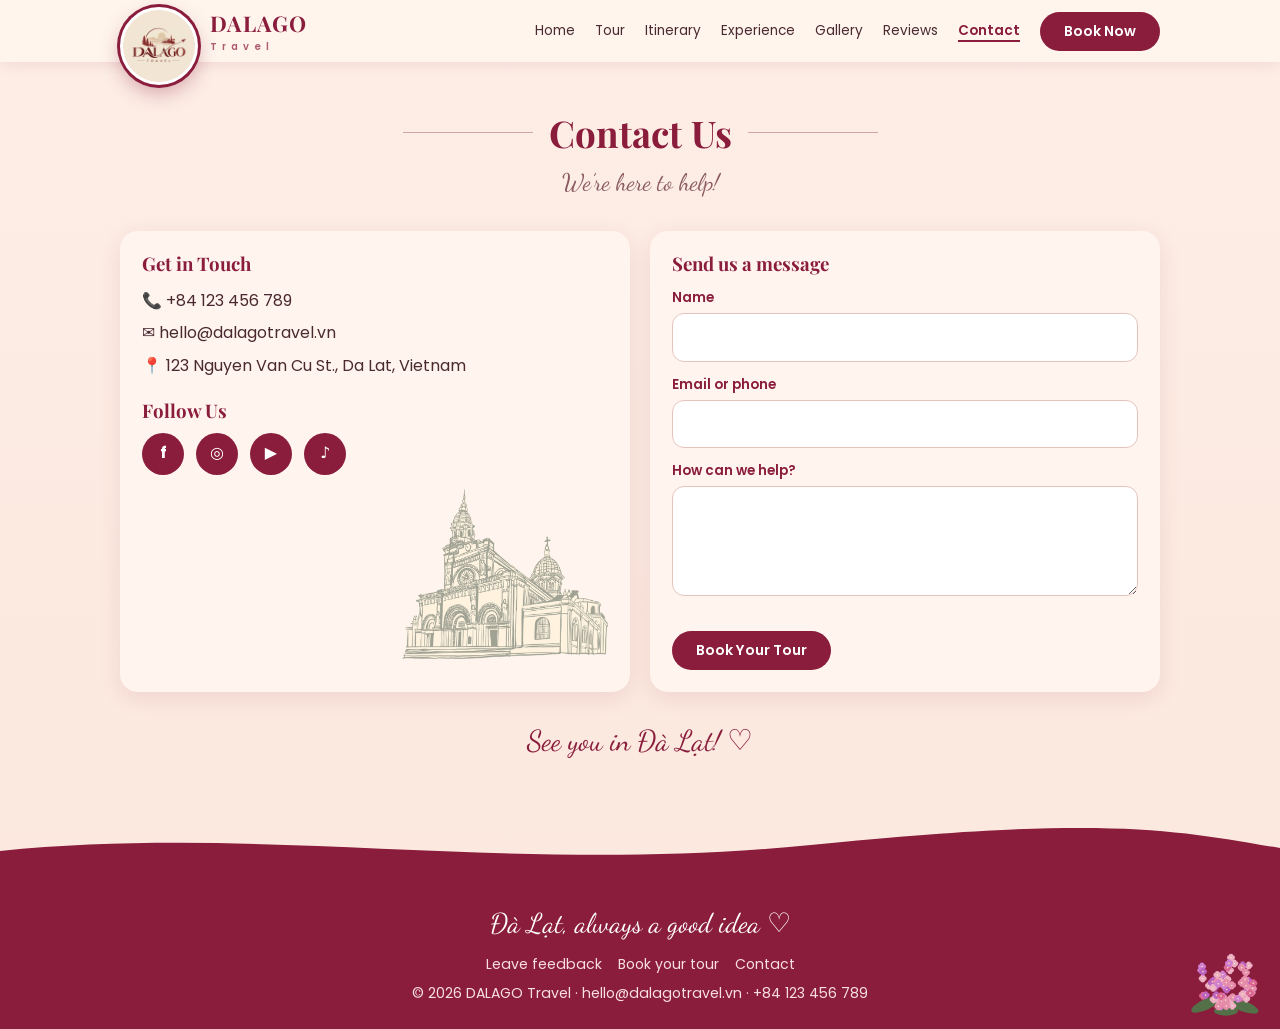
==== contact.html @ 3a7fe3c4 "Cap nhat code lan dau" ====
<!DOCTYPE html>
<html lang="en"><head><meta charset="utf-8"><meta name="viewport" content="width=device-width,initial-scale=1">
<title>Contact | DALAGO Travel</title>
<link href="https://fonts.googleapis.com/css2?family=Dancing+Script:wght@600;700&family=Playfair+Display:ital,wght@0,600;0,700;1,500&family=Poppins:wght@400;600&display=swap" rel="stylesheet">
<link rel="stylesheet" href="css/style.css"></head><body>
<div id="site-header"></div>
<main>
<section class="sec"><div class="wrap"><h2 class="st">Contact Us</h2><p class="sub script" style="font-size:1.5rem">We’re here to help!</p>
<div class="grid g2"><div class="card"><h3>Get in Touch</h3><ul class="list" style="margin:10px 0;font-size:1rem"><li>📞 +84 123 456 789</li><li>✉️ hello@dalagotravel.vn</li><li>📍 123 Nguyen Van Cu St., Da Lat, Vietnam</li></ul><h3 style="margin-top:18px">Follow Us</h3><div class="social"><a href="#" aria-label="Facebook">f</a><a href="#" aria-label="Instagram">◎</a><a href="#" aria-label="YouTube">▶</a><a href="#" aria-label="TikTok">♪</a></div><img src="images/church-line.png" alt="" style="margin-top:14px;opacity:.5;max-height:170px;margin-left:auto"></div>
<div class="card"><h3>Send us a message</h3><form id="cf" novalidate><label for="n">Name</label><input id="n" required><label for="e">Email or phone</label><input id="e" required><label for="m">How can we help?</label><textarea id="m" required></textarea><br><br><button class="btn" type="submit">Book Your Tour</button><div class="msg" id="msg"></div></form></div></div>
<p class="script" style="text-align:center;font-size:1.8rem;margin-top:26px">See you in Đà Lạt! ♡</p></div></section>
</main>
<div id="site-footer"></div>
<script src="js/common.js"></script><script src="js/contact.js"></script>
</body></html>
---- css/style.css ----
:root{--bg:#fbe7dd;--card:#fff5ee;--wine:#8a1c3c;--wine2:#6b1230;--rose:#e8a0b4;--ink:#4a2a30;--soft:#f4d6cc;--wave:url("data:image/svg+xml,%3Csvg xmlns='http://www.w3.org/2000/svg' viewBox='0 0 1200 80' preserveAspectRatio='none'%3E%3Cpath fill='%238a1c3c' d='M0 45C250 0 480 85 760 35S1100 10 1200 40V80H0Z'/%3E%3C/svg%3E")}
*{box-sizing:border-box;margin:0;padding:0}
body{font-family:'Poppins',system-ui,sans-serif;background:linear-gradient(180deg,#fdeee6,var(--bg));color:var(--ink);line-height:1.65;min-height:100vh;display:flex;flex-direction:column;overflow-x:hidden}
main{flex:1}
h1,h2,h3{font-family:'Playfair Display',Georgia,serif;color:var(--wine);line-height:1.2}
.script{font-family:'Dancing Script',cursive;color:var(--wine)}
a{color:inherit;text-decoration:none}img{display:block;max-width:100%}
.wrap{max-width:1080px;margin:auto;padding:0 20px;position:relative}
header{position:sticky;top:0;z-index:50;background:rgba(255,245,238,.96);backdrop-filter:blur(8px);box-shadow:0 2px 14px rgba(138,28,60,.1)}
.nav{display:flex;align-items:center;justify-content:space-between;height:62px}
/*LOGO*/
.logo{display:flex;align-items:center;gap:12px;position:relative}
.logo img{width:78px;height:78px;border-radius:50%;border:3px solid #fff;box-shadow:0 0 0 3px var(--wine),0 8px 20px rgba(138,28,60,.35);margin-bottom:-30px;background:var(--card);position:relative;z-index:60;transition:transform .4s}
.logo:hover img{transform:rotate(-6deg) scale(1.06)}
.logo span{display:flex;flex-direction:column;line-height:1}
.logo b{font:700 1.35rem 'Playfair Display',serif;color:var(--wine);letter-spacing:.06em}
.logo small{font:600 .62rem 'Poppins',sans-serif;letter-spacing:.5em;color:var(--wine);opacity:.7;margin-top:3px}
.nav ul{display:flex;gap:20px;list-style:none;align-items:center;font-size:.85rem}
.nav ul a.on:not(.btn){color:var(--wine);font-weight:600;border-bottom:2px solid var(--wine)}
.burger{display:none;background:none;border:0;font-size:1.6rem;color:var(--wine);cursor:pointer}
.btn{display:inline-block;background:var(--wine);color:#fff!important;padding:9px 24px;border-radius:999px;border:0;font:600 .88rem 'Poppins',sans-serif;cursor:pointer;transition:.2s}
.btn:hover{background:var(--wine2);transform:translateY(-2px)}
:focus-visible{outline:3px solid var(--rose);outline-offset:2px}
.deco{position:absolute;pointer-events:none;z-index:2}
.hero{position:relative;text-align:center;color:#fff;padding:78px 20px 130px;background:linear-gradient(180deg,rgba(70,25,45,.25),rgba(120,30,60,.45)),var(--img) center/cover}
.hero.sm{padding:50px 20px 100px}
.hero:after{content:"";position:absolute;left:-5%;right:-5%;bottom:-1px;height:70px;background:var(--bg);border-radius:50% 50% 0 0/100% 100% 0 0}
.hero .script{color:#fff;font-size:1.9rem}
.hero h1{color:#fff;font:700 clamp(3.6rem,11vw,6.8rem)/1 'Dancing Script',cursive;text-shadow:0 4px 22px rgba(0,0,0,.35)}
.hero .days{font:600 1.6rem 'Playfair Display',serif;display:flex;align-items:center;justify-content:center;gap:14px;margin:6px 0}
.hero .days:before,.hero .days:after{content:"";width:70px;height:1px;background:#fff}
.hero p{margin:6px 0 22px}
.sec{padding:46px 0}
.st{display:flex;align-items:center;justify-content:center;gap:16px;font:700 2.3rem 'Playfair Display',serif;color:var(--wine);margin-bottom:6px;text-align:center}
.st:before,.st:after{content:"";flex:1;max-width:130px;height:1px;background:var(--wine);opacity:.35}
.sub{text-align:center;margin-bottom:28px;color:#8a5a63}
.grid{display:grid;gap:20px}.g2{grid-template-columns:repeat(2,1fr)}.g3{grid-template-columns:repeat(3,1fr)}.g4{grid-template-columns:repeat(4,1fr)}
.card{background:var(--card);border-radius:18px;padding:22px;box-shadow:0 6px 22px rgba(138,28,60,.1)}
.why{text-align:center;font-weight:600;font-size:.9rem}
.why i{width:62px;height:62px;margin:0 auto 8px;border-radius:50%;background:var(--soft);display:grid;place-items:center;font-size:1.7rem;font-style:normal}
.pic{margin:0;text-align:center;font-size:.85rem;font-weight:600}
.pic img{width:100%;aspect-ratio:4/3;object-fit:cover;border-radius:16px;box-shadow:0 5px 16px rgba(138,28,60,.18);margin-bottom:8px;transition:.3s}
a.pic:hover img,.pic.zoom:hover img{transform:scale(1.03)}
.pill{display:inline-block;background:var(--wine);color:#fff;padding:6px 26px;border-radius:99px;font-weight:600}
.polaroid{background:#fff;padding:10px 10px 28px;box-shadow:0 8px 24px rgba(0,0,0,.2);transform:rotate(4deg);width:min(300px,80%)}
.polaroid img{aspect-ratio:4/3;object-fit:cover;width:100%}
.list{list-style:none;font-size:.9rem}.list li{padding:3px 0}.list b{color:var(--wine)}
.price{font:700 1.6rem 'Playfair Display',serif;color:var(--wine)}
.quick{display:flex;flex-wrap:wrap;gap:10px;justify-content:center}
.quick a{background:var(--card);border:1.5px solid var(--wine);color:var(--wine);padding:8px 20px;border-radius:99px;font-weight:600;font-size:.85rem}
.quick a:hover{background:var(--wine);color:#fff}
.tl{display:grid;gap:18px}
.day{display:grid;grid-template-columns:84px 1fr;gap:14px;align-items:start}
.day>b{background:var(--wine);color:#fff;border-radius:99px;text-align:center;padding:4px 0;font-size:.9rem;position:relative;margin-top:30px}
.day>b:after{content:"";position:absolute;left:100%;top:50%;width:14px;height:14px;margin:-7px 0 0 4px;background:#fff;border:3px solid var(--wine);border-radius:50%}
.dbody{display:grid;grid-template-columns:230px 1fr;gap:16px;align-items:center;border-left:2px dotted var(--wine);padding-left:26px}
.dbody img{width:100%;aspect-ratio:4/3;object-fit:cover;border-radius:14px}
.dbody h3{font-size:1.15rem;margin-bottom:4px}
details{margin-top:8px;font-size:.82rem}summary{cursor:pointer;color:var(--wine);font-weight:600}
details li{list-style:none;padding:2px 0}details li b{color:var(--wine);margin-right:6px}
.mosaic{display:grid;grid-template-columns:repeat(3,1fr);gap:14px}
.mosaic button{border:0;padding:0;background:none;cursor:zoom-in}
.mosaic img{width:100%;height:100%;aspect-ratio:4/3;object-fit:cover;border-radius:16px;transition:.3s}
.mosaic button:hover img{transform:scale(1.03)}
.lb{position:fixed;inset:0;background:rgba(40,10,25,.88);display:none;place-items:center;z-index:99;padding:20px}
.lb.on{display:grid}.lb img{max-height:88vh;border-radius:12px}
.quote{background:var(--soft);border-radius:18px;padding:18px 26px;text-align:center;font-family:'Playfair Display',serif;font-style:italic;color:var(--wine);max-width:640px;margin:34px auto 0}
.chips{display:flex;flex-wrap:wrap;gap:10px;justify-content:center;margin-top:16px}
.chips span{background:var(--card);border-radius:99px;padding:6px 16px;font-size:.84rem;box-shadow:0 3px 10px rgba(138,28,60,.1)}
.social{display:flex;gap:12px;margin-top:10px}
.social a{width:42px;height:42px;border-radius:50%;background:var(--wine);color:#fff;display:grid;place-items:center;font-weight:700}
form label{display:block;font-weight:600;font-size:.84rem;margin:12px 0 4px;color:var(--wine)}
input,select,textarea{width:100%;padding:10px 14px;border:1.5px solid #e6c3bd;border-radius:12px;background:#fff;font:inherit;color:var(--ink)}
textarea{min-height:110px;resize:vertical}
.total{font-size:1.35rem;margin:16px 0;color:var(--wine);font-weight:700}
.msg{display:none;margin-top:14px;padding:12px;border-radius:12px;background:#e6f4ea;color:#1e6b3a}.msg.err{background:#fde7e7;color:#a11}
.stars{color:#e0a100;letter-spacing:2px}
.starpick{display:flex;gap:4px;font-size:2rem;cursor:pointer;color:#ccb}.starpick .on{color:#e0a100}
.tbl{width:100%;border-collapse:collapse;font-size:.85rem}.tbl td,.tbl th{padding:7px;border-bottom:1px solid var(--soft);text-align:left}
.x{background:none;border:0;color:var(--wine);cursor:pointer;font-weight:700}
footer{position:relative;background:var(--wine);color:#f8dfe0;text-align:center;padding:30px 20px 24px;font-size:.88rem;margin-top:60px}
footer:before{content:"";position:absolute;left:0;right:0;bottom:100%;height:48px;background:var(--wave) bottom/100% 100% no-repeat}
footer .script{color:#fff;font-size:1.7rem}footer nav{margin:6px 0;display:flex;gap:16px;justify-content:center;flex-wrap:wrap}
footer .hy{position:absolute;right:14px;bottom:8px;width:80px;opacity:.9}
.hero h1,.hero .script{animation:rise .9s ease both}@keyframes rise{from{opacity:0;transform:translateY(18px)}}
@media(prefers-reduced-motion:reduce){*{animation:none!important;transition:none!important}}
@media(max-width:860px){.burger{display:block}.nav ul{display:none;position:absolute;top:62px;left:0;right:0;background:var(--card);flex-direction:column;padding:18px;gap:12px}.nav ul.open{display:flex}
.g3,.g4{grid-template-columns:repeat(2,1fr)}.g2{grid-template-columns:1fr}.dbody{grid-template-columns:1fr}.mosaic{grid-template-columns:repeat(2,1fr)}.day{grid-template-columns:70px 1fr}}
@media(max-width:520px){.logo img{width:60px;height:60px;margin-bottom:-16px}.logo span{display:none}.g3,.g4{grid-template-columns:1fr}.st{font-size:1.7rem}.deco{opacity:.5}}
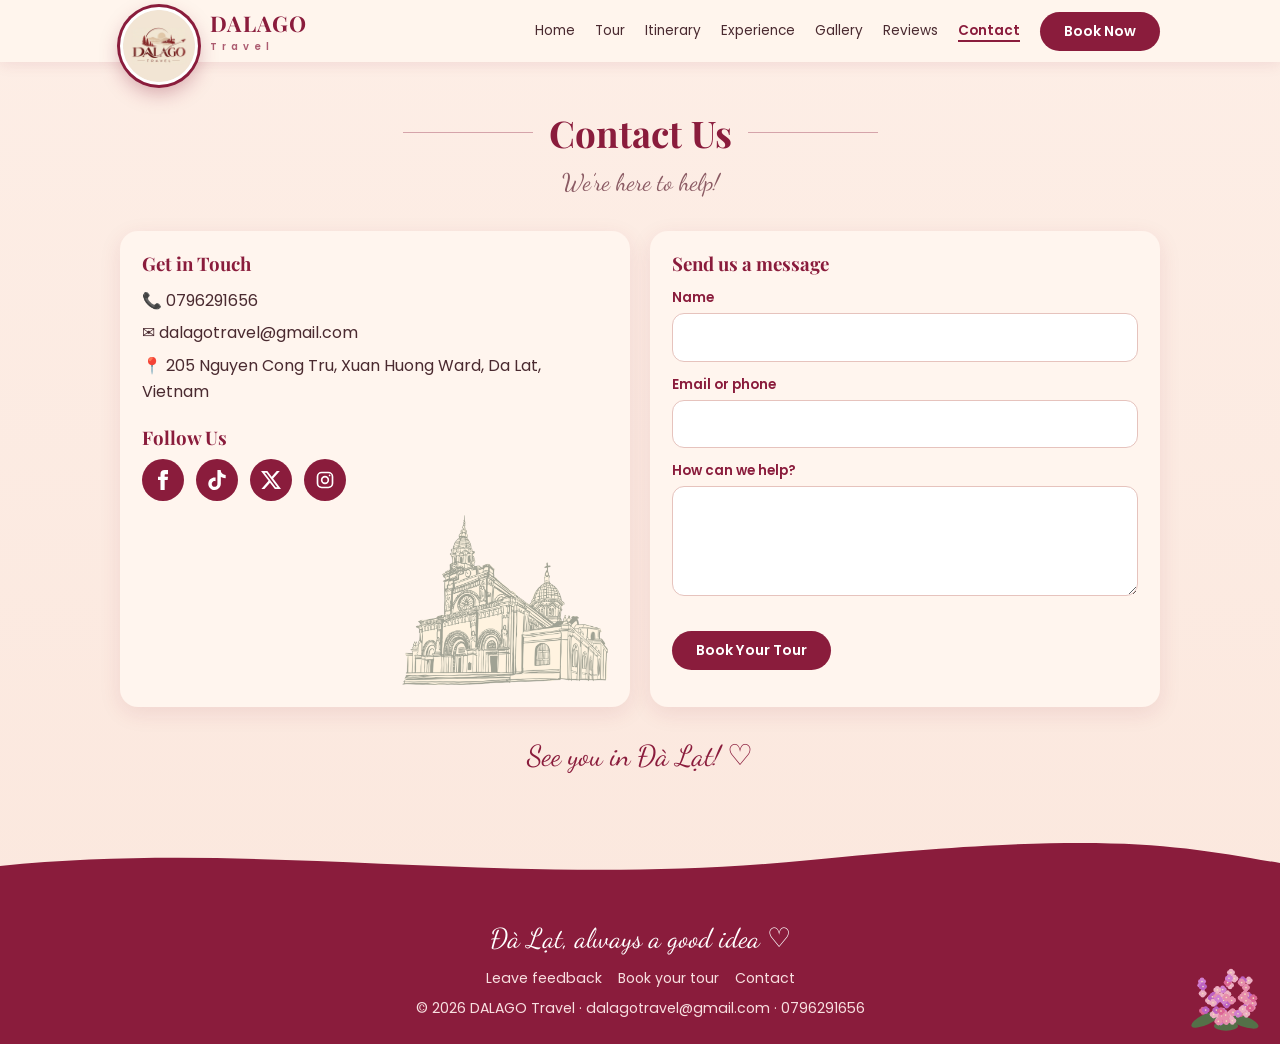
==== commit fee03859: "Cap nhat giao dien va noi dung moi" ====
--- a/contact.html
+++ b/contact.html
@@ -6,7 +6,7 @@
 <div id="site-header"></div>
 <main>
 <section class="sec"><div class="wrap"><h2 class="st">Contact Us</h2><p class="sub script" style="font-size:1.5rem">We’re here to help!</p>
-<div class="grid g2"><div class="card"><h3>Get in Touch</h3><ul class="list" style="margin:10px 0;font-size:1rem"><li>📞 +84 123 456 789</li><li>✉️ hello@dalagotravel.vn</li><li>📍 123 Nguyen Van Cu St., Da Lat, Vietnam</li></ul><h3 style="margin-top:18px">Follow Us</h3><div class="social"><a href="#" aria-label="Facebook">f</a><a href="#" aria-label="Instagram">◎</a><a href="#" aria-label="YouTube">▶</a><a href="#" aria-label="TikTok">♪</a></div><img src="images/church-line.png" alt="" style="margin-top:14px;opacity:.5;max-height:170px;margin-left:auto"></div>
+<div class="grid g2"><div class="card"><h3>Get in Touch</h3><ul class="list" style="margin:10px 0;font-size:1rem"><li>📞 <a href="tel:0796291656">0796291656</a></li><li>✉️ <a href="mailto:dalagotravel@gmail.com">dalagotravel@gmail.com</a></li><li>📍 205 Nguyen Cong Tru, Xuan Huong Ward, Da Lat, Vietnam</li></ul><h3 style="margin-top:18px">Follow Us</h3><div class="social"><a href="#" aria-label="Facebook"><svg viewBox="0 0 24 24" fill="currentColor"><path d="M9 8H6v4h3v12h5V12h3.6l.4-4H14V6.3c0-1 .2-1.3 1.1-1.3H18V0h-3.8C10.6 0 9 1.6 9 4.6z"/></svg></a><a href="#" aria-label="TikTok"><svg viewBox="0 0 24 24" fill="currentColor"><path d="M12.525.02c1.31-.02 2.61-.01 3.91-.02.08 1.53.63 3.09 1.75 4.17 1.12 1.11 2.7 1.62 4.24 1.79v4.03c-1.44-.05-2.89-.35-4.2-.97-.57-.26-1.1-.59-1.62-.93-.01 2.92.01 5.84-.02 8.75-.08 1.4-.54 2.79-1.35 3.94-1.31 1.92-3.58 3.17-5.91 3.21-1.43.08-2.86-.31-4.08-1.03-2.02-1.19-3.44-3.37-3.65-5.71-.02-.5-.03-1-.01-1.49.18-1.9 1.12-3.72 2.58-4.96 1.66-1.44 3.98-2.13 6.15-1.72.02 1.48-.04 2.96-.04 4.44-.99-.32-2.15-.23-3.02.37-.63.41-1.11 1.04-1.36 1.75-.21.51-.15 1.07-.14 1.61.24 1.64 1.82 3.02 3.5 2.87 1.12-.01 2.19-.66 2.77-1.61.19-.33.4-.67.41-1.06.1-1.79.06-3.57.07-5.36.01-4.03-.01-8.05.02-12.07z"/></svg></a><a href="#" aria-label="X"><svg viewBox="0 0 24 24" fill="currentColor"><path d="M18.901 1.153h3.68l-8.04 9.19L24 22.846h-7.406l-5.8-7.584-6.638 7.584H.474l8.6-9.83L0 1.154h7.594l5.243 6.932ZM17.61 20.644h2.039L6.486 3.24H4.298Z"/></svg></a><a href="#" aria-label="Instagram"><svg viewBox="0 0 24 24" fill="none" stroke="currentColor" stroke-width="2"><rect x="3" y="3" width="18" height="18" rx="5"/><circle cx="12" cy="12" r="4"/><circle cx="17.5" cy="6.5" r="1" fill="currentColor" stroke="none"/></svg></a></div><img src="images/church-line.png" alt="" style="margin-top:14px;opacity:.5;max-height:170px;margin-left:auto"></div>
 <div class="card"><h3>Send us a message</h3><form id="cf" novalidate><label for="n">Name</label><input id="n" required><label for="e">Email or phone</label><input id="e" required><label for="m">How can we help?</label><textarea id="m" required></textarea><br><br><button class="btn" type="submit">Book Your Tour</button><div class="msg" id="msg"></div></form></div></div>
 <p class="script" style="text-align:center;font-size:1.8rem;margin-top:26px">See you in Đà Lạt! ♡</p></div></section>
 </main>
--- a/css/style.css
+++ b/css/style.css
@@ -87,3 +87,4 @@
 @media(max-width:860px){.burger{display:block}.nav ul{display:none;position:absolute;top:62px;left:0;right:0;background:var(--card);flex-direction:column;padding:18px;gap:12px}.nav ul.open{display:flex}
 .g3,.g4{grid-template-columns:repeat(2,1fr)}.g2{grid-template-columns:1fr}.dbody{grid-template-columns:1fr}.mosaic{grid-template-columns:repeat(2,1fr)}.day{grid-template-columns:70px 1fr}}
 @media(max-width:520px){.logo img{width:60px;height:60px;margin-bottom:-16px}.logo span{display:none}.g3,.g4{grid-template-columns:1fr}.st{font-size:1.7rem}.deco{opacity:.5}}
+.social svg{width:20px;height:20px}
